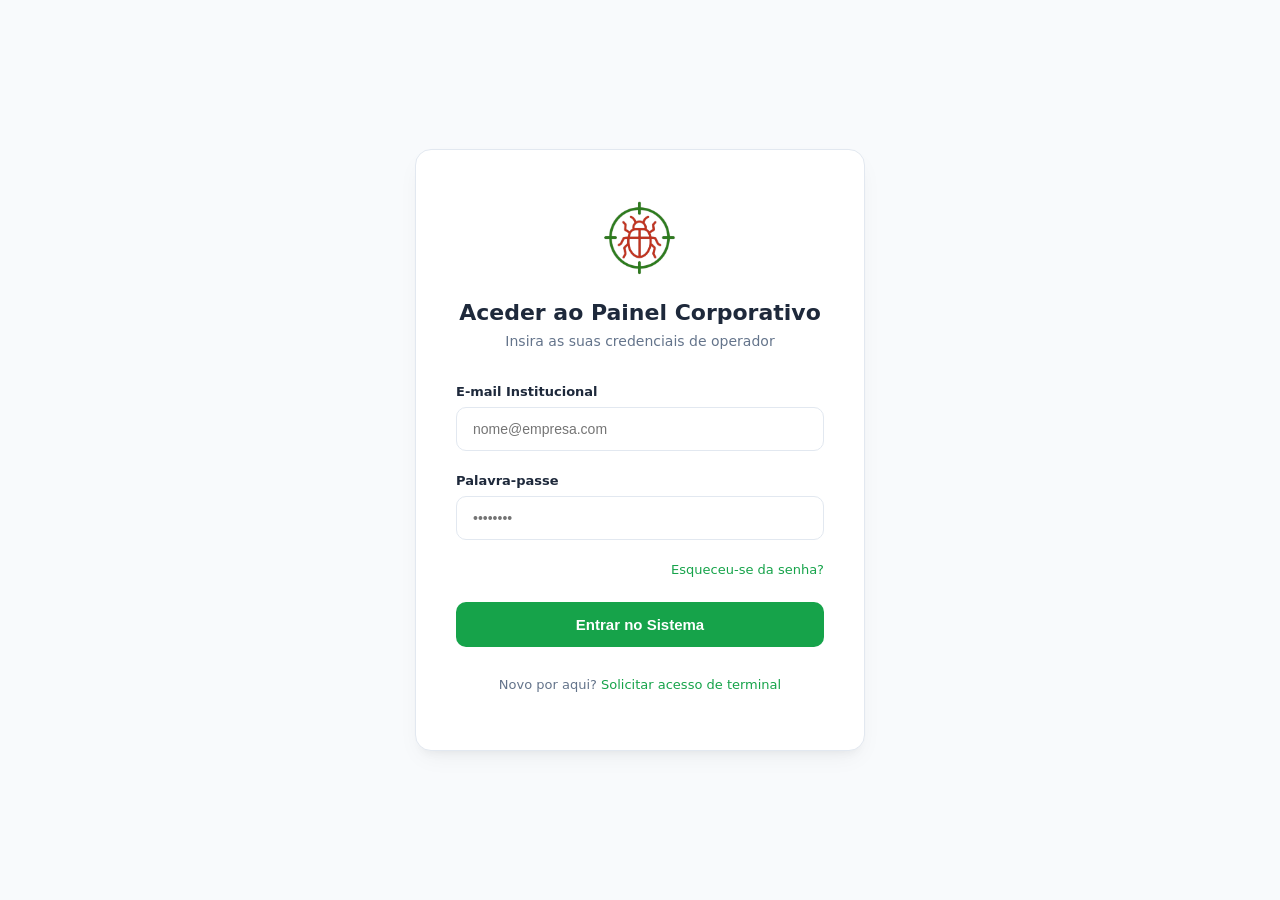
==== index.html @ cb7a0571 "Migração do front-end para o repositório do TCC" ====
<!DOCTYPE html>
<html lang="pt-br">
<head>
    <meta charset="UTF-8">
    <meta name="viewport" content="width=device-width, initial-scale=1.0">
    <title>PestControlX - Painel de Acesso</title>
    <style>
        :root {
            --bg-global: #f8fafc;
            --card-bg: #ffffff;
            --text-primary: #1e293b;
            --text-secondary: #64748b;
            --brand-green: #16a34a;
            --brand-green-hover: #15803d;
            --border-light: #e2e8f0;
            --input-focus: #bbf7d0;
        }
        body {
            background-color: var(--bg-global);
            color: var(--text-primary);
            font-family: 'Inter', system-ui, -apple-system, sans-serif;
            display: flex;
            justify-content: center;
            align-items: center;
            min-height: 100vh;
            margin: 0;
        }
        .login-wrapper {
            background-color: var(--card-bg);
            border: 1px solid var(--border-light);
            border-radius: 16px;
            padding: 45px 40px;
            width: 100%;
            max-width: 450px;
            box-shadow: 0 10px 25px -5px rgba(0, 0, 0, 0.05), 0 8px 10px -6px rgba(0, 0, 0, 0.05);
            box-sizing: border-box;
        }
        .brand-header {
            text-align: center;
            margin-bottom: 35px;
        }
        .brand-header img.logo {
            max-height: 85px;
            margin-bottom: 16px;
        }
        .brand-header h1 {
            font-size: 22px;
            font-weight: 600;
            color: var(--text-primary);
            margin: 0;
        }
        .brand-header p {
            color: var(--text-secondary);
            font-size: 14px;
            margin-top: 8px;
        }
        .form-group {
            margin-bottom: 22px;
            text-align: left;
        }
        .form-group label {
            display: block;
            font-size: 13px;
            font-weight: 600;
            color: var(--text-primary);
            margin-bottom: 8px;
        }
        .form-group input {
            width: 100%;
            padding: 13px 16px;
            border: 1px solid var(--border-light);
            border-radius: 10px;
            background-color: #fff;
            color: var(--text-primary);
            font-size: 14px;
            box-sizing: border-box;
            transition: all 0.2s ease;
        }
        .form-group input:focus {
            outline: none;
            border-color: var(--brand-green);
            box-shadow: 0 0 0 3px var(--input-focus);
        }
        .action-row {
            display: flex;
            justify-content: flex-end;
            margin-bottom: 25px;
        }
        .action-row a {
            color: var(--brand-green);
            text-decoration: none;
            font-size: 13px;
            font-weight: 500;
        }
        .action-row a:hover {
            text-decoration: underline;
        }
        .btn-primary {
            width: 100%;
            padding: 14px;
            background-color: var(--brand-green);
            border: none;
            border-radius: 10px;
            color: #ffffff;
            font-size: 15px;
            font-weight: 600;
            cursor: pointer;
            transition: background-color 0.2s ease;
        }
        .btn-primary:hover {
            background-color: var(--brand-green-hover);
        }
        .footer-links {
            margin-top: 30px;
            text-align: center;
            font-size: 13px;
            color: var(--text-secondary);
        }
        .footer-links a {
            color: var(--brand-green);
            text-decoration: none;
            font-weight: 500;
        }
        .footer-links a:hover {
            text-decoration: underline;
        }
        .alert-box {
            margin-top: 15px;
            padding: 12px;
            border-radius: 10px;
            font-size: 13px;
            display: none;
        }
        .alert-error { background-color: #fef2f2; border: 1px solid #fee2e2; color: #991b1b; }
        .alert-success { background-color: #f0fdf4; border: 1px solid #dcfce7; color: #166534; }
    </style>
</head>
<body>

    <div class="login-wrapper">
        <div class="brand-header">
            <img src="img/logo2 copy.png" alt="Logo" class="logo" onerror="this.src='https://cdn-icons-png.flaticon.com/512/2942/2942780.png'">
            <h1>Aceder ao Painel Corporativo</h1>
            <p class="subtitle">Insira as suas credenciais de operador</p>
        </div>

        <form id="loginForm">
            <div class="form-group">
                <label for="email">E-mail Institucional</label>
                <input type="email" id="email" placeholder="nome@empresa.com" required>
            </div>

            <div class="form-group">
                <label for="senha">Palavra-passe</label>
                <input type="password" id="senha" placeholder="••••••••" required>
            </div>

            <div class="action-row">
                <a href="forgot-password.html">Esqueceu-se da senha?</a>
            </div>

            <button type="submit" class="btn-primary">Entrar no Sistema</button>
            <div id="alertBox" class="alert-box"></div>

            <div class="footer-links">
                <p>Novo por aqui? <a href="register.html">Solicitar acesso de terminal</a></p>
            </div>
        </form>
    </div>

  <script>
        const API_BASE_URL = 'https://appdedetizacao.onrender.com';

        document.getElementById('loginForm').addEventListener('submit', async (e) => {
            e.preventDefault();
            const email = document.getElementById('email').value.trim();
            const senha = document.getElementById('senha').value;
            const alertBox = document.getElementById('alertBox');
            const btnSubmit = e.target.querySelector('button');

            const originalText = btnSubmit.textContent;
            btnSubmit.textContent = 'Enviando código...';
            btnSubmit.disabled = true;
            alertBox.style.display = 'none';

            try {
                // 🚀 CORREÇÃO: Enviamos o payload completo alinhado com o seu Spring Boot
                const payload = { 
                    email: email, 
                    senha: senha, 
                    tipoUsuario: "EMPRESA", // Garante o mapeamento do DTO corporativo
                    tipo: "EMPRESA"         // redundância de segurança caso o campo varie
                };

                const response = await fetch(`${API_BASE_URL}/auth/login`, {
                    method: 'POST',
                    headers: { 'Content-Type': 'application/json' },
                    body: JSON.stringify(payload)
                });

                console.log(`📡 Status da Resposta: ${response.status}`);

                if (response.ok) {
                    alertBox.className = 'alert-box alert-success';
                    alertBox.textContent = 'Autenticação efetuada! Verifique o código enviado ao seu e-mail...';
                    alertBox.style.display = 'block';
                    
                    // Salva o e-mail para ser usado na tela do token
                    localStorage.setItem('logging_email', email);
                    localStorage.setItem('emailTemp', email);

                    setTimeout(() => { 
                        window.location.href = 'token.html'; 
                    }, 1500);
                } else {
                    // Se falhar, tenta ler a mensagem do servidor de forma segura
                    let msgErro = 'Credenciais inválidas ou erro no servidor.';
                    try {
                        const data = await response.json();
                        if (data && data.message) msgErro = data.message;
                    } catch (e) {
                        // Se o corpo vier vazio ou texto simples, evita crash do JS
                    }

                    alertBox.className = 'alert-box alert-error';
                    alertBox.textContent = msgErro;
                    alertBox.style.display = 'block';
                    
                    btnSubmit.textContent = originalText;
                    btnSubmit.disabled = false;
                }
            } catch (err) {
                // Captura erros de rede ou de CORS no console
                console.error("🔴 Erro crítico na requisição de login:", err);
                
                alertBox.className = 'alert-box alert-error';
                alertBox.textContent = 'Não foi possível conectar ao servidor. Verifique o console (F12).';
                alertBox.style.display = 'block';
                
                btnSubmit.textContent = originalText;
                btnSubmit.disabled = false;
            }
        });
    </script>
</body>
</html>
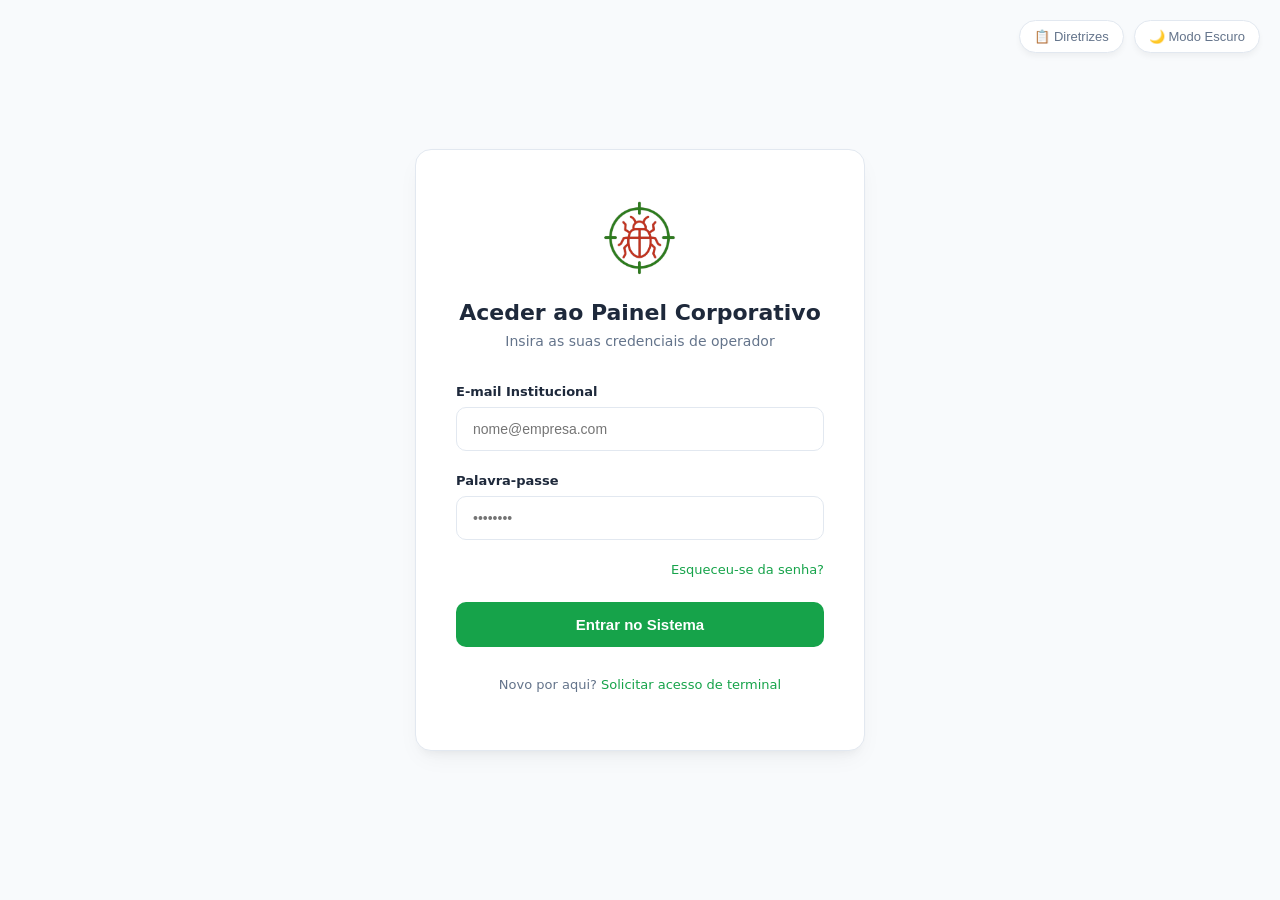
==== commit c5576ecd: "Teste 1" ====
--- a/index.html
+++ b/index.html
@@ -15,6 +15,19 @@
             --border-light: #e2e8f0;
             --input-focus: #bbf7d0;
         }
+
+        /* 🌙 Tokens de Cor para o Modo Escuro */
+        [data-theme="dark"] {
+            --bg-global: #0f172a;
+            --card-bg: #1e293b;
+            --text-primary: #f8fafc;
+            --text-secondary: #94a3b8;
+            --brand-green: #22c55e;
+            --brand-green-hover: #16a34a;
+            --border-light: #334155;
+            --input-focus: #14532d;
+        }
+
         body {
             background-color: var(--bg-global);
             color: var(--text-primary);
@@ -24,7 +37,42 @@
             align-items: center;
             min-height: 100vh;
             margin: 0;
-        }
+            transition: background-color 0.3s ease, color 0.3s ease;
+            position: relative;
+        }
+
+        /* ⚙️ Barra de Recursos Superior */
+        .top-controls {
+            position: absolute;
+            top: 20px;
+            right: 20px;
+            display: flex;
+            gap: 10px;
+            z-index: 10;
+        }
+
+        .control-btn {
+            background-color: var(--card-bg);
+            border: 1px solid var(--border-light);
+            color: var(--text-secondary);
+            padding: 8px 14px;
+            border-radius: 20px;
+            cursor: pointer;
+            font-size: 13px;
+            font-weight: 500;
+            display: flex;
+            align-items: center;
+            gap: 6px;
+            box-shadow: 0 4px 6px -1px rgba(0, 0, 0, 0.05);
+            transition: all 0.2s ease;
+        }
+
+        .control-btn:hover {
+            color: var(--text-primary);
+            border-color: var(--brand-green);
+            transform: translateY(-1px);
+        }
+
         .login-wrapper {
             background-color: var(--card-bg);
             border: 1px solid var(--border-light);
@@ -34,30 +82,37 @@
             max-width: 450px;
             box-shadow: 0 10px 25px -5px rgba(0, 0, 0, 0.05), 0 8px 10px -6px rgba(0, 0, 0, 0.05);
             box-sizing: border-box;
-        }
+            transition: background-color 0.3s ease, border-color 0.3s ease;
+        }
+
         .brand-header {
             text-align: center;
             margin-bottom: 35px;
         }
+
         .brand-header img.logo {
             max-height: 85px;
             margin-bottom: 16px;
         }
+
         .brand-header h1 {
             font-size: 22px;
             font-weight: 600;
             color: var(--text-primary);
             margin: 0;
         }
+
         .brand-header p {
             color: var(--text-secondary);
             font-size: 14px;
             margin-top: 8px;
         }
+
         .form-group {
             margin-bottom: 22px;
             text-align: left;
         }
+
         .form-group label {
             display: block;
             font-size: 13px;
@@ -65,36 +120,42 @@
             color: var(--text-primary);
             margin-bottom: 8px;
         }
+
         .form-group input {
             width: 100%;
             padding: 13px 16px;
             border: 1px solid var(--border-light);
             border-radius: 10px;
-            background-color: #fff;
+            background-color: var(--card-bg); /* Ajustado para acompanhar o tema */
             color: var(--text-primary);
             font-size: 14px;
             box-sizing: border-box;
             transition: all 0.2s ease;
         }
+
         .form-group input:focus {
             outline: none;
             border-color: var(--brand-green);
             box-shadow: 0 0 0 3px var(--input-focus);
         }
+
         .action-row {
             display: flex;
             justify-content: flex-end;
             margin-bottom: 25px;
         }
+
         .action-row a {
             color: var(--brand-green);
             text-decoration: none;
             font-size: 13px;
             font-weight: 500;
         }
+
         .action-row a:hover {
             text-decoration: underline;
         }
+
         .btn-primary {
             width: 100%;
             padding: 14px;
@@ -107,23 +168,28 @@
             cursor: pointer;
             transition: background-color 0.2s ease;
         }
+
         .btn-primary:hover {
             background-color: var(--brand-green-hover);
         }
+
         .footer-links {
             margin-top: 30px;
             text-align: center;
             font-size: 13px;
             color: var(--text-secondary);
         }
+
         .footer-links a {
             color: var(--brand-green);
             text-decoration: none;
             font-weight: 500;
         }
+
         .footer-links a:hover {
             text-decoration: underline;
         }
+
         .alert-box {
             margin-top: 15px;
             padding: 12px;
@@ -131,11 +197,90 @@
             font-size: 13px;
             display: none;
         }
+
         .alert-error { background-color: #fef2f2; border: 1px solid #fee2e2; color: #991b1b; }
         .alert-success { background-color: #f0fdf4; border: 1px solid #dcfce7; color: #166534; }
+
+        /* 📋 Estilos do Modal de Diretrizes */
+        .modal {
+            display: none;
+            position: fixed;
+            z-index: 100;
+            left: 0;
+            top: 0;
+            width: 100%;
+            height: 100%;
+            background-color: rgba(15, 23, 42, 0.3);
+            backdrop-filter: blur(4px);
+            justify-content: center;
+            align-items: center;
+        }
+
+        .modal-content {
+            background-color: var(--card-bg);
+            color: var(--text-primary);
+            padding: 35px;
+            border-radius: 16px;
+            border: 1px solid var(--border-light);
+            max-width: 500px;
+            width: 90%;
+            box-shadow: 0 20px 25px -5px rgba(0, 0, 0, 0.1);
+            position: relative;
+            animation: modalFadeIn 0.2s ease-out;
+        }
+
+        @keyframes modalFadeIn {
+            from { opacity: 0; transform: scale(0.95); }
+            to { opacity: 1; transform: scale(1); }
+        }
+
+        .close-modal {
+            position: absolute;
+            top: 15px;
+            right: 20px;
+            font-size: 22px;
+            cursor: pointer;
+            color: var(--text-secondary);
+        }
+
+        .close-modal:hover {
+            color: var(--text-primary);
+        }
+
+        .modal h2 {
+            margin-top: 0;
+            font-size: 20px;
+            color: var(--brand-green);
+        }
+
+        .modal hr {
+            border: 0;
+            border-top: 1px solid var(--border-light);
+            margin: 15px 0;
+        }
+
+        .modal ul {
+            padding-left: 20px;
+            line-height: 1.6;
+            font-size: 14px;
+            color: var(--text-secondary);
+        }
+
+        .modal ul li {
+            margin-bottom: 12px;
+        }
+
+        .modal ul strong {
+            color: var(--text-primary);
+        }
     </style>
 </head>
 <body>
+
+    <div class="top-controls">
+        <button id="guidelinesToggle" class="control-btn">📋 Diretrizes</button>
+        <button id="themeToggle" class="control-btn">🌙 Modo Escuro</button>
+    </div>
 
     <div class="login-wrapper">
         <div class="brand-header">
@@ -168,7 +313,55 @@
         </form>
     </div>
 
-  <script>
+    <div id="guidelinesModal" class="modal">
+        <div class="modal-content">
+            <span class="close-modal">&times;</span>
+            <h2>Diretrizes Operacionais - PestControlX</h2>
+            <hr>
+            <ul>
+                <li><strong>Segurança de Credenciais:</strong> Este terminal monitora acessos. Nunca forneça sua palavra-passe a terceiros.</li>
+                <li><strong>Duplo Fator (MFA):</strong> Após este painel, um código de verificação temporário será enviado estritamente ao seu e-mail institucional.</li>
+                <li><strong>Tempo de Sessão:</strong> Inatividades por mais de 15 minutos desconectarão o terminal automaticamente por conformidade de segurança biológica.</li>
+                <li><strong>Auditoria:</strong> Todas as ordens de serviço e relatórios de dedetização gerados estão vinculados ao seu registro de operador.</li>
+            </ul>
+        </div>
+    </div>
+
+    <script>
+        // 🌓 Lógica de Alternância de Tema (Light/Dark Mode)
+        const themeToggleBtn = document.getElementById('themeToggle');
+        const savedTheme = localStorage.getItem('theme') || 'light';
+
+        if (savedTheme === 'dark') {
+            document.documentElement.setAttribute('data-theme', 'dark');
+            themeToggleBtn.textContent = '☀️ Modo Claro';
+        }
+
+        themeToggleBtn.addEventListener('click', () => {
+            const currentTheme = document.documentElement.getAttribute('data-theme');
+            if (currentTheme === 'dark') {
+                document.documentElement.removeAttribute('data-theme');
+                localStorage.setItem('theme', 'light');
+                themeToggleBtn.textContent = '🌙 Modo Escuro';
+            } else {
+                document.documentElement.setAttribute('data-theme', 'dark');
+                localStorage.setItem('theme', 'dark');
+                themeToggleBtn.textContent = '☀️ Modo Claro';
+            }
+        });
+
+        // 📋 Lógica de Controle do Modal de Diretrizes
+        const modal = document.getElementById('guidelinesModal');
+        const openModalBtn = document.getElementById('guidelinesToggle');
+        const closeModalBtn = document.querySelector('.close-modal');
+
+        openModalBtn.addEventListener('click', () => modal.style.display = 'flex');
+        closeModalBtn.addEventListener('click', () => modal.style.display = 'none');
+        window.addEventListener('click', (e) => {
+            if (e.target === modal) modal.style.display = 'none';
+        });
+
+        // 🚀 Lógica Original da Requisição da API (Preservada)
         const API_BASE_URL = 'https://appdedetizacao.onrender.com';
 
         document.getElementById('loginForm').addEventListener('submit', async (e) => {
@@ -184,12 +377,11 @@
             alertBox.style.display = 'none';
 
             try {
-                // 🚀 CORREÇÃO: Enviamos o payload completo alinhado com o seu Spring Boot
                 const payload = { 
                     email: email, 
                     senha: senha, 
-                    tipoUsuario: "EMPRESA", // Garante o mapeamento do DTO corporativo
-                    tipo: "EMPRESA"         // redundância de segurança caso o campo varie
+                    tipoUsuario: "EMPRESA", 
+                    tipo: "EMPRESA" 
                 };
 
                 const response = await fetch(`${API_BASE_URL}/auth/login`, {
@@ -205,7 +397,6 @@
                     alertBox.textContent = 'Autenticação efetuada! Verifique o código enviado ao seu e-mail...';
                     alertBox.style.display = 'block';
                     
-                    // Salva o e-mail para ser usado na tela do token
                     localStorage.setItem('logging_email', email);
                     localStorage.setItem('emailTemp', email);
 
@@ -213,14 +404,11 @@
                         window.location.href = 'token.html'; 
                     }, 1500);
                 } else {
-                    // Se falhar, tenta ler a mensagem do servidor de forma segura
                     let msgErro = 'Credenciais inválidas ou erro no servidor.';
                     try {
                         const data = await response.json();
                         if (data && data.message) msgErro = data.message;
-                    } catch (e) {
-                        // Se o corpo vier vazio ou texto simples, evita crash do JS
-                    }
+                    } catch (e) {}
 
                     alertBox.className = 'alert-box alert-error';
                     alertBox.textContent = msgErro;
@@ -230,7 +418,6 @@
                     btnSubmit.disabled = false;
                 }
             } catch (err) {
-                // Captura erros de rede ou de CORS no console
                 console.error("🔴 Erro crítico na requisição de login:", err);
                 
                 alertBox.className = 'alert-box alert-error';
